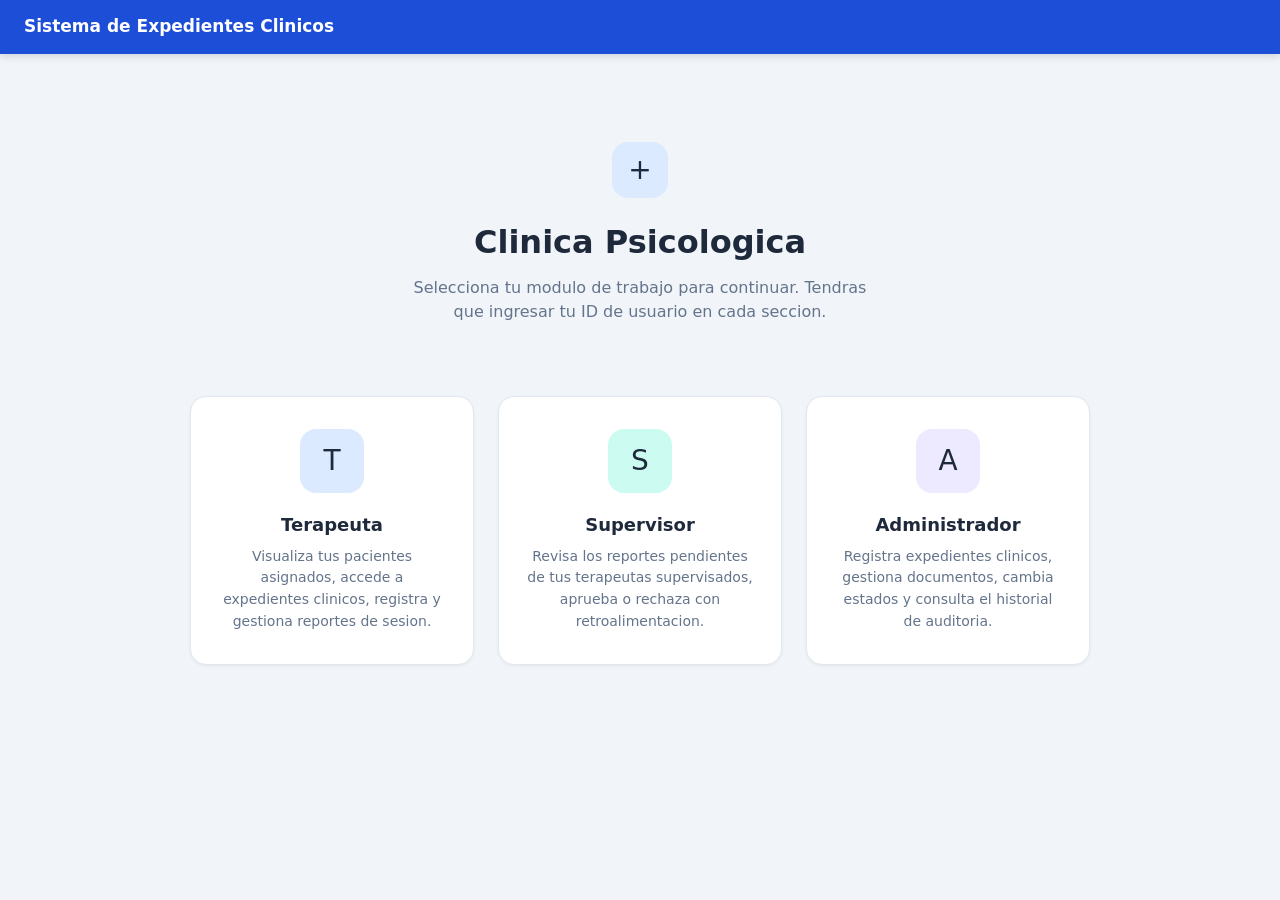
==== frontend/index.html @ 2cc9b54e "Develop Develop" ====
<!DOCTYPE html>
<html lang="es">
<head>
  <meta charset="UTF-8" />
  <meta name="viewport" content="width=device-width, initial-scale=1.0" />
  <title>Sistema de Expedientes Clinicos</title>
  <link rel="stylesheet" href="css/styles.css" />
</head>
<body>

<div class="topbar">
  <div class="container">
    <div class="topbar-brand">
      <h1>Sistema de Expedientes Clinicos</h1>
    </div>
  </div>
</div>

<div class="page">
  <div class="container">
    <div class="home-hero">
      <div class="clinic-logo">+</div>
      <h1>Clinica Psicologica</h1>
      <p>Selecciona tu modulo de trabajo para continuar. Tendras que ingresar tu ID de usuario en cada seccion.</p>
    </div>

    <div class="role-cards">
      <a href="terapeuta.html" class="role-card">
        <div class="role-icon role-icon-blue">T</div>
        <h2>Terapeuta</h2>
        <p>Visualiza tus pacientes asignados, accede a expedientes clinicos, registra y gestiona reportes de sesion.</p>
      </a>

      <a href="supervisor.html" class="role-card">
        <div class="role-icon role-icon-teal">S</div>
        <h2>Supervisor</h2>
        <p>Revisa los reportes pendientes de tus terapeutas supervisados, aprueba o rechaza con retroalimentacion.</p>
      </a>

      <a href="administrador.html" class="role-card">
        <div class="role-icon role-icon-violet">A</div>
        <h2>Administrador</h2>
        <p>Registra expedientes clinicos, gestiona documentos, cambia estados y consulta el historial de auditoria.</p>
      </a>
    </div>
  </div>
</div>

</body>
</html>
---- frontend/css/styles.css ----
/* ===== RESET & BASE ===== */
*, *::before, *::after { box-sizing: border-box; margin: 0; padding: 0; }

body {
  font-family: 'Segoe UI', system-ui, -apple-system, sans-serif;
  background: #F1F5F9;
  color: #1E293B;
  min-height: 100vh;
  font-size: 15px;
  line-height: 1.5;
}

/* ===== LAYOUT ===== */
.container { max-width: 1280px; margin: 0 auto; padding: 0 1.5rem; }

/* ===== TOPBAR ===== */
.topbar {
  background: #1D4ED8;
  color: white;
  padding: 0.875rem 0;
  box-shadow: 0 2px 8px rgba(0,0,0,0.15);
  position: sticky;
  top: 0;
  z-index: 100;
}
.topbar .container { display: flex; align-items: center; justify-content: space-between; gap: 1rem; }
.topbar-brand { display: flex; align-items: center; gap: 0.625rem; }
.topbar-brand h1 { font-size: 1.0625rem; font-weight: 600; }
.topbar-brand .role-tag {
  background: rgba(255,255,255,0.18);
  font-size: 0.75rem;
  font-weight: 600;
  padding: 0.2em 0.65em;
  border-radius: 20px;
  letter-spacing: 0.04em;
}
.topbar a { color: #BFDBFE; text-decoration: none; font-size: 0.8125rem; font-weight: 500; }
.topbar a:hover { color: white; text-decoration: underline; }

/* ===== USER BAR ===== */
.user-bar {
  background: white;
  border-bottom: 1px solid #E2E8F0;
  padding: 0.625rem 0;
}
.user-bar .container {
  display: flex;
  align-items: center;
  gap: 0.875rem;
  flex-wrap: wrap;
}
.user-bar label { font-size: 0.8125rem; font-weight: 600; color: #64748B; white-space: nowrap; }
.user-bar input[type="number"] {
  width: 110px;
  padding: 0.35rem 0.625rem;
  border: 1px solid #CBD5E1;
  border-radius: 6px;
  font-size: 0.8125rem;
}
.user-bar input[type="number"]:focus { outline: none; border-color: #2563EB; box-shadow: 0 0 0 2px rgba(37,99,235,0.15); }

/* ===== PAGE CONTENT ===== */
.page { padding: 1.5rem 0 3rem; }

/* ===== CARDS ===== */
.card {
  background: white;
  border-radius: 12px;
  box-shadow: 0 1px 4px rgba(0,0,0,0.07);
  border: 1px solid #E2E8F0;
}
.card-header {
  padding: 1rem 1.25rem;
  border-bottom: 1px solid #F1F5F9;
  display: flex;
  align-items: center;
  justify-content: space-between;
  gap: 0.75rem;
}
.card-header h2 { font-size: 0.9375rem; font-weight: 600; color: #1E293B; }
.card-body { padding: 1.25rem; }
.card-body + .card-body { padding-top: 0; }

/* ===== SPLIT LAYOUT ===== */
.layout-split {
  display: grid;
  grid-template-columns: 300px 1fr;
  gap: 1.25rem;
  align-items: start;
}

/* ===== BADGES ===== */
.badge {
  display: inline-flex;
  align-items: center;
  padding: 0.2em 0.7em;
  font-size: 0.6875rem;
  font-weight: 700;
  border-radius: 4px;
  text-transform: uppercase;
  letter-spacing: 0.05em;
}
.badge-creado    { background: #F1F5F9; color: #64748B; }
.badge-pendiente { background: #FEF3C7; color: #92400E; }
.badge-aprobado  { background: #D1FAE5; color: #065F46; }
.badge-rechazado { background: #FEE2E2; color: #991B1B; }
.badge-activo    { background: #D1FAE5; color: #065F46; }
.badge-archivado { background: #F1F5F9; color: #64748B; }
.badge-permitido { background: #D1FAE5; color: #065F46; }
.badge-denegado  { background: #FEE2E2; color: #991B1B; }

/* ===== BUTTONS ===== */
.btn {
  display: inline-flex;
  align-items: center;
  justify-content: center;
  gap: 0.375rem;
  padding: 0.5rem 1.125rem;
  border-radius: 8px;
  font-size: 0.875rem;
  font-weight: 500;
  cursor: pointer;
  border: none;
  transition: background 0.15s, box-shadow 0.15s, opacity 0.15s;
  text-decoration: none;
  white-space: nowrap;
}
.btn:disabled { opacity: 0.5; cursor: not-allowed; }
.btn-primary   { background: #2563EB; color: white; }
.btn-primary:hover:not(:disabled)   { background: #1D4ED8; }
.btn-secondary { background: #F1F5F9; color: #374151; border: 1px solid #E2E8F0; }
.btn-secondary:hover:not(:disabled) { background: #E2E8F0; }
.btn-success   { background: #16A34A; color: white; }
.btn-success:hover:not(:disabled)   { background: #15803D; }
.btn-danger    { background: #DC2626; color: white; }
.btn-danger:hover:not(:disabled)    { background: #B91C1C; }
.btn-warning   { background: #D97706; color: white; }
.btn-warning:hover:not(:disabled)   { background: #B45309; }
.btn-sm { padding: 0.35rem 0.75rem; font-size: 0.8125rem; border-radius: 6px; }
.btn-icon { padding: 0.4rem 0.5rem; }

/* ===== FORMS ===== */
.form-group { margin-bottom: 1rem; }
.form-group:last-child { margin-bottom: 0; }
.form-group label {
  display: block;
  font-size: 0.8125rem;
  font-weight: 600;
  color: #374151;
  margin-bottom: 0.35rem;
}
.form-group input,
.form-group textarea,
.form-group select {
  width: 100%;
  padding: 0.5rem 0.75rem;
  border: 1px solid #CBD5E1;
  border-radius: 8px;
  font-size: 0.875rem;
  font-family: inherit;
  color: #1E293B;
  background: white;
  transition: border-color 0.15s, box-shadow 0.15s;
}
.form-group input:focus,
.form-group textarea:focus,
.form-group select:focus {
  outline: none;
  border-color: #2563EB;
  box-shadow: 0 0 0 3px rgba(37,99,235,0.12);
}
.form-group textarea { resize: vertical; min-height: 90px; }
.form-hint { font-size: 0.75rem; color: #94A3B8; margin-top: 0.25rem; }
.form-row { display: grid; grid-template-columns: 1fr 1fr; gap: 1rem; }

/* ===== TABLES ===== */
.table-wrap { overflow-x: auto; }
table { width: 100%; border-collapse: collapse; font-size: 0.875rem; }
thead { background: #F8FAFC; }
th {
  padding: 0.7rem 1rem;
  text-align: left;
  font-weight: 700;
  color: #64748B;
  border-bottom: 2px solid #E2E8F0;
  font-size: 0.75rem;
  text-transform: uppercase;
  letter-spacing: 0.05em;
  white-space: nowrap;
}
td { padding: 0.7rem 1rem; border-bottom: 1px solid #F1F5F9; color: #374151; }
tr:last-child td { border-bottom: none; }
tr.clickable { cursor: pointer; }
tr.clickable:hover td { background: #F8FAFC; }
tr.row-selected td { background: #EFF6FF !important; }

/* ===== INFO GRID ===== */
.info-grid { display: grid; grid-template-columns: repeat(auto-fit, minmax(180px, 1fr)); gap: 1rem; }
.info-item .label {
  font-size: 0.7rem;
  font-weight: 700;
  text-transform: uppercase;
  letter-spacing: 0.06em;
  color: #94A3B8;
  margin-bottom: 0.2rem;
}
.info-item .value { font-size: 0.9375rem; color: #1E293B; }

/* ===== PATIENT LIST ===== */
.patient-item {
  padding: 0.875rem 1rem;
  border-bottom: 1px solid #F1F5F9;
  cursor: pointer;
  display: flex;
  align-items: center;
  gap: 0.75rem;
  transition: background 0.1s;
}
.patient-item:last-child { border-bottom: none; }
.patient-item:hover { background: #F8FAFC; }
.patient-item.active { background: #EFF6FF; }
.patient-avatar {
  width: 2.25rem;
  height: 2.25rem;
  border-radius: 50%;
  background: #DBEAFE;
  color: #1D4ED8;
  display: flex;
  align-items: center;
  justify-content: center;
  font-weight: 700;
  font-size: 0.875rem;
  flex-shrink: 0;
}
.patient-info { flex: 1; min-width: 0; }
.patient-name {
  font-size: 0.875rem;
  font-weight: 600;
  color: #1E293B;
  white-space: nowrap;
  overflow: hidden;
  text-overflow: ellipsis;
}
.patient-meta { font-size: 0.75rem; color: #94A3B8; }

/* ===== DOCUMENT ITEMS ===== */
.doc-item {
  display: flex;
  align-items: center;
  gap: 0.75rem;
  padding: 0.75rem;
  border-radius: 8px;
  background: #F8FAFC;
  border: 1px solid #E2E8F0;
  margin-bottom: 0.5rem;
}
.doc-item:last-child { margin-bottom: 0; }
.doc-icon {
  width: 2rem;
  height: 2rem;
  background: #DBEAFE;
  border-radius: 6px;
  display: flex;
  align-items: center;
  justify-content: center;
  color: #2563EB;
  font-weight: 700;
  font-size: 0.75rem;
  flex-shrink: 0;
}
.doc-icon.missing { background: #F1F5F9; color: #94A3B8; }
.doc-info .doc-name { font-size: 0.875rem; font-weight: 600; color: #1E293B; }
.doc-info .doc-sub { font-size: 0.75rem; color: #94A3B8; }

/* ===== TABS ===== */
.tabs {
  display: flex;
  border-bottom: 2px solid #E2E8F0;
  margin-bottom: 1.5rem;
  gap: 0;
}
.tab {
  padding: 0.75rem 1.375rem;
  font-size: 0.875rem;
  font-weight: 600;
  color: #64748B;
  cursor: pointer;
  border-bottom: 2px solid transparent;
  margin-bottom: -2px;
  transition: color 0.15s, border-color 0.15s;
  background: none;
  border-top: none;
  border-left: none;
  border-right: none;
  font-family: inherit;
}
.tab.active { color: #2563EB; border-bottom-color: #2563EB; }
.tab:hover:not(.active) { color: #374151; background: #F8FAFC; }
.tab-content { display: none; }
.tab-content.active { display: block; }

/* ===== MODAL ===== */
.modal-overlay {
  display: none;
  position: fixed;
  inset: 0;
  background: rgba(15, 23, 42, 0.45);
  z-index: 1000;
  align-items: center;
  justify-content: center;
  padding: 1rem;
}
.modal-overlay.open { display: flex; }
.modal {
  background: white;
  border-radius: 16px;
  box-shadow: 0 24px 60px rgba(0,0,0,0.2);
  width: 100%;
  max-width: 560px;
  max-height: 90vh;
  overflow-y: auto;
  animation: modalIn 0.2s ease;
}
@keyframes modalIn {
  from { transform: scale(0.95) translateY(8px); opacity: 0; }
  to   { transform: scale(1) translateY(0); opacity: 1; }
}
.modal-header {
  padding: 1.25rem 1.5rem;
  border-bottom: 1px solid #E2E8F0;
  display: flex;
  align-items: center;
  justify-content: space-between;
  gap: 1rem;
  position: sticky;
  top: 0;
  background: white;
  z-index: 1;
}
.modal-header h3 { font-size: 1rem; font-weight: 700; }
.modal-body { padding: 1.5rem; }
.modal-footer {
  padding: 1rem 1.5rem;
  border-top: 1px solid #E2E8F0;
  display: flex;
  justify-content: flex-end;
  gap: 0.75rem;
}
.btn-close {
  background: none;
  border: none;
  cursor: pointer;
  color: #94A3B8;
  font-size: 1.375rem;
  line-height: 1;
  padding: 0.2rem 0.4rem;
  border-radius: 4px;
  transition: color 0.15s, background 0.15s;
}
.btn-close:hover { color: #1E293B; background: #F1F5F9; }

/* ===== TOASTS ===== */
.toast-container {
  position: fixed;
  bottom: 1.5rem;
  right: 1.5rem;
  z-index: 9999;
  display: flex;
  flex-direction: column;
  gap: 0.5rem;
  max-width: 380px;
}
.toast {
  display: flex;
  align-items: flex-start;
  gap: 0.75rem;
  padding: 0.875rem 1.125rem;
  border-radius: 10px;
  box-shadow: 0 4px 16px rgba(0,0,0,0.14);
  font-size: 0.875rem;
  font-weight: 500;
  animation: toastIn 0.25s ease;
}
@keyframes toastIn {
  from { transform: translateX(100%); opacity: 0; }
  to   { transform: translateX(0); opacity: 1; }
}
.toast-success { background: #ECFDF5; color: #065F46; border-left: 4px solid #16A34A; }
.toast-error   { background: #FEF2F2; color: #991B1B; border-left: 4px solid #DC2626; }
.toast-info    { background: #EFF6FF; color: #1E40AF; border-left: 4px solid #2563EB; }

/* ===== EMPTY STATE ===== */
.empty-state {
  text-align: center;
  padding: 3rem 1.5rem;
  color: #94A3B8;
}
.empty-state .empty-icon { font-size: 2.25rem; margin-bottom: 0.75rem; }
.empty-state p { font-size: 0.9375rem; }

/* ===== LOADING ===== */
.spinner {
  display: inline-block;
  width: 1em;
  height: 1em;
  border: 2px solid currentColor;
  border-right-color: transparent;
  border-radius: 50%;
  animation: spin 0.65s linear infinite;
  vertical-align: middle;
}
@keyframes spin { to { transform: rotate(360deg); } }

/* ===== SECTION TITLE ===== */
.section-title {
  font-size: 0.75rem;
  font-weight: 700;
  text-transform: uppercase;
  letter-spacing: 0.07em;
  color: #94A3B8;
  margin-bottom: 0.75rem;
}

/* ===== FILTERS ===== */
.filters {
  display: flex;
  gap: 0.75rem;
  align-items: flex-end;
  flex-wrap: wrap;
  margin-bottom: 1.25rem;
}
.filters .form-group { margin-bottom: 0; }
.filters .form-group label { font-size: 0.75rem; }
.filters .form-group input,
.filters .form-group select { width: auto; min-width: 130px; }

/* ===== ALERTS ===== */
.alert { padding: 0.875rem 1rem; border-radius: 8px; font-size: 0.875rem; margin-bottom: 1rem; }
.alert-error   { background: #FEF2F2; color: #991B1B; border: 1px solid #FECACA; }
.alert-success { background: #ECFDF5; color: #065F46; border: 1px solid #A7F3D0; }
.alert-info    { background: #EFF6FF; color: #1E40AF; border: 1px solid #BFDBFE; }

/* ===== HOME PAGE ===== */
.home-hero {
  text-align: center;
  padding: 4rem 1.5rem 2.5rem;
}
.home-hero .clinic-logo {
  width: 3.5rem;
  height: 3.5rem;
  background: #DBEAFE;
  border-radius: 16px;
  display: flex;
  align-items: center;
  justify-content: center;
  margin: 0 auto 1.25rem;
  font-size: 1.75rem;
}
.home-hero h1 { font-size: 2rem; font-weight: 800; color: #1E293B; margin-bottom: 0.625rem; }
.home-hero p { color: #64748B; font-size: 1rem; max-width: 480px; margin: 0 auto; }

.role-cards {
  display: grid;
  grid-template-columns: repeat(auto-fit, minmax(260px, 1fr));
  gap: 1.5rem;
  max-width: 900px;
  margin: 2rem auto 0;
}
.role-card {
  background: white;
  border-radius: 16px;
  border: 1px solid #E2E8F0;
  padding: 2rem 1.75rem;
  text-align: center;
  text-decoration: none;
  color: inherit;
  transition: transform 0.2s, box-shadow 0.2s, border-color 0.2s;
  box-shadow: 0 1px 3px rgba(0,0,0,0.06);
  cursor: pointer;
}
.role-card:hover {
  transform: translateY(-3px);
  box-shadow: 0 8px 24px rgba(0,0,0,0.1);
  border-color: #93C5FD;
}
.role-icon {
  width: 4rem;
  height: 4rem;
  border-radius: 16px;
  display: flex;
  align-items: center;
  justify-content: center;
  margin: 0 auto 1.125rem;
  font-size: 1.75rem;
}
.role-icon-blue   { background: #DBEAFE; }
.role-icon-teal   { background: #CCFBF1; }
.role-icon-violet { background: #EDE9FE; }
.role-card h2 { font-size: 1.125rem; font-weight: 700; margin-bottom: 0.5rem; color: #1E293B; }
.role-card p { font-size: 0.875rem; color: #64748B; line-height: 1.55; }

/* ===== ACTION BAR ===== */
.action-bar {
  display: flex;
  gap: 0.75rem;
  flex-wrap: wrap;
  padding-top: 1rem;
  margin-top: 1rem;
  border-top: 1px solid #F1F5F9;
}

/* ===== REPORT DETAIL ===== */
.report-section { margin-bottom: 1.5rem; }
.report-section:last-child { margin-bottom: 0; }
.report-text-block {
  background: #F8FAFC;
  border: 1px solid #E2E8F0;
  border-radius: 8px;
  padding: 0.875rem 1rem;
  font-size: 0.9rem;
  color: #374151;
  white-space: pre-wrap;
  line-height: 1.6;
}

/* ===== RESPONSIVE ===== */
@media (max-width: 900px) {
  .layout-split { grid-template-columns: 1fr; }
}
@media (max-width: 600px) {
  .form-row { grid-template-columns: 1fr; }
  .filters { flex-direction: column; align-items: stretch; }
  .filters .form-group input,
  .filters .form-group select { width: 100%; min-width: auto; }
  .role-cards { grid-template-columns: 1fr; }
  .home-hero h1 { font-size: 1.625rem; }
}

/* ===== REQUIRED MARK ===== */
.req { color: #DC2626; }

/* ===== FORM VALIDATION STATES ===== */
.form-group.has-error > input,
.form-group.has-error > textarea,
.form-group.has-error > select {
  border-color: #DC2626;
  box-shadow: 0 0 0 3px rgba(220, 38, 38, 0.1);
}
.form-error { font-size: 0.75rem; color: #DC2626; margin-top: 0.3rem; }

/* ===== CHARACTER COUNTER ===== */
.char-count {
  font-size: 0.75rem;
  color: #94A3B8;
  text-align: right;
  margin-top: 0.25rem;
  transition: color 0.15s;
}

/* ===== CARD SECTION ===== */
.card-section { padding: 1.25rem; border-top: 1px solid #F1F5F9; }

/* ===== EXPEDIENTE ID PIN BAR ===== */
.id-pin-bar {
  background: #EFF6FF;
  border: 1.5px solid #BFDBFE;
  border-radius: 10px;
  padding: 0.875rem 1.25rem;
  display: flex;
  align-items: center;
  gap: 1rem;
  flex-wrap: wrap;
}
.id-pin-bar > label {
  font-size: 0.875rem;
  font-weight: 700;
  color: #1E40AF;
  white-space: nowrap;
}
.id-pin-bar > input {
  width: 130px;
  padding: 0.4rem 0.75rem;
  border: 1px solid #93C5FD;
  border-radius: 6px;
  font-size: 0.875rem;
  background: white;
  color: #1E293B;
  font-family: inherit;
}
.id-pin-bar > input:focus {
  outline: none;
  border-color: #2563EB;
  box-shadow: 0 0 0 2px rgba(37, 99, 235, 0.15);
}
.id-pin-note { font-size: 0.75rem; color: #60A5FA; }

/* ===== SECTION TITLE (override: añade línea separadora) ===== */
.section-title {
  font-size: 0.6875rem;
  font-weight: 700;
  text-transform: uppercase;
  letter-spacing: 0.08em;
  color: #64748B;
  margin-bottom: 1rem;
  display: flex;
  align-items: center;
  gap: 0.625rem;
}
.section-title::after {
  content: '';
  flex: 1;
  height: 1px;
  background: #E2E8F0;
}

/* ===== INLINE CONFIRM ===== */
.inline-confirm {
  display: none;
  align-items: center;
  gap: 0.75rem;
  padding: 0.75rem 1rem;
  background: #FEF3C7;
  border: 1px solid #FDE68A;
  border-radius: 8px;
  font-size: 0.875rem;
  color: #92400E;
  margin-top: 0.75rem;
}
.inline-confirm.show { display: flex; flex-wrap: wrap; }
.inline-confirm > p { flex: 1; min-width: 0; margin: 0; font-weight: 500; }
.inline-confirm-btns { display: flex; gap: 0.5rem; flex-shrink: 0; }

/* ===== FILTER RESET BUTTON ===== */
.filter-reset {
  font-size: 0.8125rem;
  color: #64748B;
  background: none;
  border: none;
  cursor: pointer;
  padding: 0.35rem 0.625rem;
  border-radius: 6px;
  font-family: inherit;
  transition: color 0.1s, background 0.1s;
}
.filter-reset:hover { color: #1E293B; background: #F1F5F9; text-decoration: underline; }

/* ===== EMPTY STATE (override: soporte SVG + texto) ===== */
.empty-state .empty-icon {
  font-size: 2.25rem;
  margin-bottom: 0.875rem;
  display: flex;
  justify-content: center;
  align-items: center;
  color: #CBD5E1;
}
.empty-state p { font-size: 0.9375rem; }
.empty-state strong { color: #64748B; }

/* ===== AUTOCOMPLETE ===== */
.autocomplete-wrap { position: relative; }
.autocomplete-list {
  position: absolute;
  top: 100%;
  left: 0;
  right: 0;
  background: white;
  border: 1px solid #E2E8F0;
  border-top: none;
  border-radius: 0 0 8px 8px;
  box-shadow: 0 6px 18px rgba(0, 0, 0, 0.1);
  z-index: 300;
  max-height: 220px;
  overflow-y: auto;
  display: none;
}
.autocomplete-list.open { display: block; }
.autocomplete-item {
  padding: 0.5rem 0.875rem;
  cursor: pointer;
  font-size: 0.875rem;
  color: #1E293B;
  transition: background 0.08s;
}
.autocomplete-item:hover,
.autocomplete-item.highlighted { background: #EFF6FF; color: #1D4ED8; }

/* ===== SEARCH BAR (barra de búsqueda dentro de card) ===== */
.search-bar { padding: 0.5rem 1rem; border-bottom: 1px solid #F1F5F9; }
.search-bar input {
  width: 100%;
  padding: 0.4rem 0.75rem;
  border: 1px solid #E2E8F0;
  border-radius: 6px;
  font-size: 0.8125rem;
  font-family: inherit;
  color: #1E293B;
  background: #FAFAFA;
  transition: border-color 0.15s, box-shadow 0.15s, background 0.15s;
}
.search-bar input:focus {
  outline: none;
  border-color: #2563EB;
  background: white;
  box-shadow: 0 0 0 2px rgba(37, 99, 235, 0.12);
}

/* ===== USER ID SAVED FEEDBACK ===== */
.user-bar input[type="number"]:not(:placeholder-shown) {
  border-color: #86EFAC;
  background: #F0FDF4;
}

/* ===== SMALL MODAL ===== */
.modal-overlay.modal-sm .modal { max-width: 420px; }

/* ===== SECTION STEP NUMBER ===== */
.section-step {
  display: inline-flex;
  align-items: center;
  justify-content: center;
  width: 1.125rem;
  height: 1.125rem;
  background: #DBEAFE;
  color: #1D4ED8;
  border-radius: 50%;
  font-size: 0.6rem;
  font-weight: 700;
  flex-shrink: 0;
}

/* ===== LEAD TEXT ===== */
.lead-text {
  font-size: 0.875rem;
  color: #64748B;
  margin-bottom: 1.25rem;
  line-height: 1.55;
}

/* ===== STEP LIST ===== */
.step-list {
  text-align: left;
  font-size: 0.875rem;
  color: #64748B;
  line-height: 2;
  padding-left: 1.25rem;
  margin-top: 0.5rem;
}
.step-list li { padding-left: 0.25rem; }
.step-list strong { color: #374151; }

/* ===== STATUS BANNER ===== */
.status-banner {
  padding: 0.625rem 1.25rem;
  font-size: 0.8125rem;
  font-weight: 500;
  display: none;
  align-items: center;
  gap: 0.5rem;
}
.status-banner.sb-loading { display: flex; background: #EFF6FF; color: #1E40AF; border-top: 1px solid #BFDBFE; }
.status-banner.sb-success { display: flex; background: #ECFDF5; color: #065F46; border-top: 1px solid #A7F3D0; }
.status-banner.sb-error   { display: flex; background: #FEF2F2; color: #991B1B; border-top: 1px solid #FECACA; }

/* ===== STATS GRID ===== */
.stats-grid {
  display: grid;
  grid-template-columns: repeat(auto-fit, minmax(70px, 1fr));
  border-bottom: 1px solid #F1F5F9;
}
.stat-item {
  padding: 0.75rem 1rem;
  text-align: center;
  border-right: 1px solid #F1F5F9;
}
.stat-item:last-child { border-right: none; }
.stat-value { font-size: 1.375rem; font-weight: 700; color: #1E293B; line-height: 1.2; }
.stat-label { font-size: 0.6875rem; color: #94A3B8; text-transform: uppercase; letter-spacing: 0.05em; margin-top: 0.1rem; }

/* ===== MODAL STATUS LINE ===== */
.modal-status-line {
  font-size: 0.8125rem;
  font-weight: 500;
  padding: 0.5rem 0.75rem;
  border-radius: 6px;
  flex: 1;
  align-self: center;
  display: none;
}
.modal-status-line.msl-loading { display: block; background: #EFF6FF; color: #1E40AF; }
.modal-status-line.msl-success { display: block; background: #ECFDF5; color: #065F46; }
.modal-status-line.msl-error   { display: block; background: #FEF2F2; color: #991B1B; }
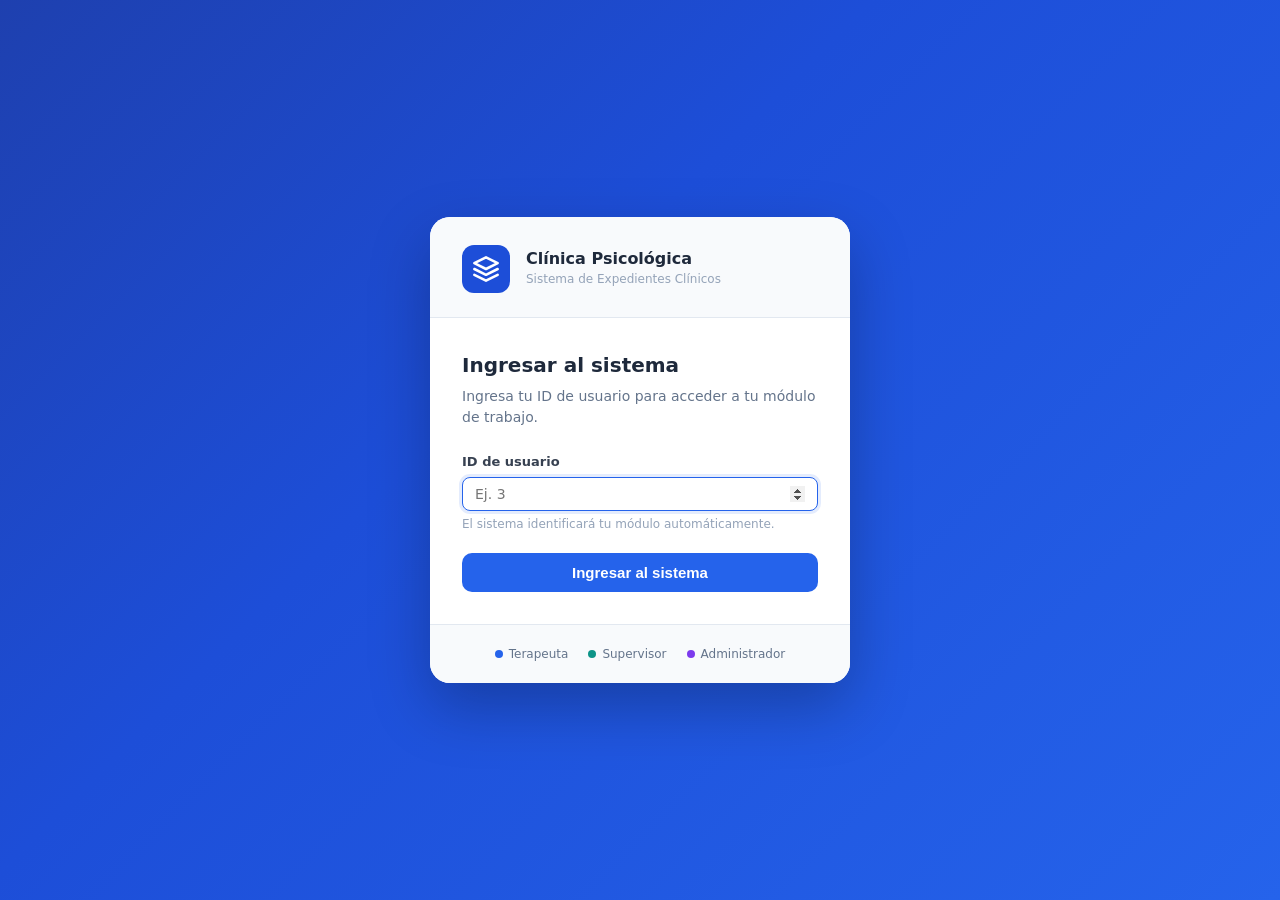
==== commit 8e34b7c0: "feat(frontend): actualización de las interfaces de usuario" ====
--- a/frontend/index.html
+++ b/frontend/index.html
@@ -3,48 +3,77 @@
 <head>
   <meta charset="UTF-8" />
   <meta name="viewport" content="width=device-width, initial-scale=1.0" />
-  <title>Sistema de Expedientes Clinicos</title>
+  <title>Ingresar — Expedientes Clínicos</title>
   <link rel="stylesheet" href="css/styles.css" />
 </head>
-<body>
+<body class="login-body">
 
-<div class="topbar">
-  <div class="container">
-    <div class="topbar-brand">
-      <h1>Sistema de Expedientes Clinicos</h1>
+<div class="login-page">
+
+  <div class="login-card">
+
+    <div class="login-brand">
+      <div class="login-logo">
+        <svg width="28" height="28" viewBox="0 0 24 24" fill="none" stroke="currentColor" stroke-width="2.2" stroke-linecap="round" stroke-linejoin="round" aria-hidden="true">
+          <path d="M12 2L2 7l10 5 10-5-10-5z"/><path d="M2 17l10 5 10-5"/><path d="M2 12l10 5 10-5"/>
+        </svg>
+      </div>
+      <div>
+        <div class="login-clinic-name">Clínica Psicológica</div>
+        <div class="login-system-name">Sistema de Expedientes Clínicos</div>
+      </div>
     </div>
+
+    <div class="login-divider"></div>
+
+    <div class="login-body-inner">
+      <h2 class="login-title">Ingresar al sistema</h2>
+      <p class="login-subtitle">Ingresa tu ID de usuario para acceder a tu módulo de trabajo.</p>
+
+      <form id="loginForm" novalidate>
+        <div class="form-group" style="margin-bottom:1.25rem;">
+          <label for="loginId">ID de usuario</label>
+          <input
+            type="number"
+            id="loginId"
+            placeholder="Ej. 3"
+            min="1"
+            autocomplete="off"
+            autofocus
+            required
+          />
+          <div class="form-hint">El sistema identificará tu módulo automáticamente.</div>
+        </div>
+
+        <div id="loginError" class="alert alert-error hidden" role="alert"></div>
+
+        <button type="submit" class="btn btn-primary login-btn" id="btnLogin">
+          Ingresar al sistema
+        </button>
+      </form>
+    </div>
+
+    <div class="login-footer">
+      <div class="login-role-icons">
+        <div class="login-role-chip">
+          <span class="login-role-dot login-role-dot-blue"></span>Terapeuta
+        </div>
+        <div class="login-role-chip">
+          <span class="login-role-dot login-role-dot-teal"></span>Supervisor
+        </div>
+        <div class="login-role-chip">
+          <span class="login-role-dot login-role-dot-violet"></span>Administrador
+        </div>
+      </div>
+    </div>
+
   </div>
+
 </div>
 
-<div class="page">
-  <div class="container">
-    <div class="home-hero">
-      <div class="clinic-logo">+</div>
-      <h1>Clinica Psicologica</h1>
-      <p>Selecciona tu modulo de trabajo para continuar. Tendras que ingresar tu ID de usuario en cada seccion.</p>
-    </div>
+<div class="toast-container" id="toastContainer"></div>
 
-    <div class="role-cards">
-      <a href="terapeuta.html" class="role-card">
-        <div class="role-icon role-icon-blue">T</div>
-        <h2>Terapeuta</h2>
-        <p>Visualiza tus pacientes asignados, accede a expedientes clinicos, registra y gestiona reportes de sesion.</p>
-      </a>
-
-      <a href="supervisor.html" class="role-card">
-        <div class="role-icon role-icon-teal">S</div>
-        <h2>Supervisor</h2>
-        <p>Revisa los reportes pendientes de tus terapeutas supervisados, aprueba o rechaza con retroalimentacion.</p>
-      </a>
-
-      <a href="administrador.html" class="role-card">
-        <div class="role-icon role-icon-violet">A</div>
-        <h2>Administrador</h2>
-        <p>Registra expedientes clinicos, gestiona documentos, cambia estados y consulta el historial de auditoria.</p>
-      </a>
-    </div>
-  </div>
-</div>
-
+<script src="js/api.js"></script>
+<script src="js/auth.js"></script>
 </body>
 </html>
--- a/frontend/css/styles.css
+++ b/frontend/css/styles.css
@@ -280,6 +280,9 @@
   gap: 0;
 }
 .tab {
+  display: inline-flex;
+  align-items: center;
+  gap: 0.375rem;
   padding: 0.75rem 1.375rem;
   font-size: 0.875rem;
   font-weight: 600;
@@ -789,3 +792,452 @@
 .modal-status-line.msl-loading { display: block; background: #EFF6FF; color: #1E40AF; }
 .modal-status-line.msl-success { display: block; background: #ECFDF5; color: #065F46; }
 .modal-status-line.msl-error   { display: block; background: #FEF2F2; color: #991B1B; }
+
+/* ===== EXPEDIENTE HEADER ===== */
+.exp-header-inner {
+  padding: 1rem 1.25rem;
+  display: flex;
+  align-items: center;
+  justify-content: space-between;
+  gap: 1rem;
+  flex-wrap: wrap;
+}
+.exp-patient-profile {
+  display: flex;
+  align-items: center;
+  gap: 1rem;
+}
+.exp-avatar {
+  width: 3rem;
+  height: 3rem;
+  border-radius: 50%;
+  background: #7C3AED;
+  color: white;
+  display: flex;
+  align-items: center;
+  justify-content: center;
+  font-size: 1.25rem;
+  font-weight: 700;
+  flex-shrink: 0;
+}
+.exp-patient-name { font-size: 1.0625rem; font-weight: 700; color: #1E293B; }
+.exp-id-badge {
+  display: inline-flex;
+  align-items: center;
+  padding: 0.15em 0.6em;
+  font-size: 0.6875rem;
+  font-weight: 600;
+  border-radius: 4px;
+  background: #EFF6FF;
+  color: #1D4ED8;
+  border: 1px solid #BFDBFE;
+}
+.exp-next-appt {
+  display: flex;
+  align-items: center;
+  gap: 0.375rem;
+  font-size: 0.8125rem;
+  color: #64748B;
+  background: #F8FAFC;
+  border: 1px solid #E2E8F0;
+  padding: 0.35rem 0.75rem;
+  border-radius: 6px;
+}
+
+/* ===== EXPEDIENTE TAB NAV ===== */
+.exp-tabs-nav {
+  display: flex;
+  align-items: stretch;
+  overflow-x: auto;
+  padding: 0 0.5rem;
+}
+.exp-tab {
+  display: flex;
+  align-items: center;
+  gap: 0.4rem;
+  padding: 0.8rem 1rem;
+  font-size: 0.875rem;
+  font-weight: 500;
+  color: #64748B;
+  cursor: pointer;
+  background: none;
+  border: none;
+  border-bottom: 2px solid transparent;
+  font-family: inherit;
+  white-space: nowrap;
+  transition: color 0.15s, border-color 0.15s, background 0.15s;
+}
+.exp-tab:hover:not(.active) { color: #374151; background: #F8FAFC; }
+.exp-tab.active { color: #2563EB; border-bottom-color: #2563EB; font-weight: 600; }
+
+/* ===== SECTION HEADERS IN TABS ===== */
+.exp-section-header {
+  padding: 1rem 1.25rem;
+}
+.exp-section-header h3 { font-size: 1rem; font-weight: 700; color: #1E293B; }
+.exp-section-header p  { font-size: 0.8125rem; color: #64748B; margin-top: 0.125rem; }
+.exp-section-header-row {
+  display: flex;
+  align-items: flex-start;
+  justify-content: space-between;
+  gap: 1rem;
+  flex-wrap: wrap;
+}
+
+/* ===== PATIENT PROFILE CARD (Mk1) ===== */
+.patient-profile-card {
+  display: flex;
+  align-items: center;
+  gap: 1.25rem;
+  padding: 1.25rem;
+  background: #F8FAFC;
+  border: 1px solid #E2E8F0;
+  border-radius: 10px;
+}
+.patient-profile-avatar {
+  width: 4rem;
+  height: 4rem;
+  border-radius: 50%;
+  background: #7C3AED;
+  color: white;
+  display: flex;
+  align-items: center;
+  justify-content: center;
+  font-size: 1.5rem;
+  font-weight: 700;
+  flex-shrink: 0;
+}
+.patient-profile-text h3 { font-size: 1.125rem; font-weight: 700; color: #1E293B; }
+
+/* ===== TWO COLUMN CARDS ===== */
+.two-col-cards { display: grid; grid-template-columns: 1fr 1fr; gap: 1rem; }
+@media (max-width: 700px) { .two-col-cards { grid-template-columns: 1fr; } }
+
+/* ===== SUB-CARD HEADER ===== */
+.sub-card-header { display: flex; align-items: center; gap: 0.75rem; }
+.sub-card-header h4 { font-size: 0.9375rem; font-weight: 600; color: #1E293B; }
+.sub-card-icon {
+  width: 2.25rem;
+  height: 2.25rem;
+  border-radius: 8px;
+  display: flex;
+  align-items: center;
+  justify-content: center;
+  flex-shrink: 0;
+}
+.sub-card-icon-blue   { background: #DBEAFE; color: #2563EB; }
+.sub-card-icon-purple { background: #EDE9FE; color: #7C3AED; }
+
+/* ===== STAT CARDS ===== */
+.stat-cards-grid { display: grid; gap: 0.75rem; }
+.stat-cards-3 { grid-template-columns: repeat(3, 1fr); }
+.stat-cards-4 { grid-template-columns: repeat(4, 1fr); }
+.stat-cards-5 { grid-template-columns: repeat(5, 1fr); }
+@media (max-width: 860px) {
+  .stat-cards-5 { grid-template-columns: repeat(3, 1fr); }
+  .stat-cards-4 { grid-template-columns: repeat(2, 1fr); }
+}
+@media (max-width: 520px) {
+  .stat-cards-3, .stat-cards-4, .stat-cards-5 { grid-template-columns: repeat(2, 1fr); }
+}
+.stat-card {
+  background: white;
+  border: 1px solid #E2E8F0;
+  border-radius: 10px;
+  padding: 0.875rem 1rem;
+}
+.stat-card-label {
+  font-size: 0.6875rem;
+  font-weight: 700;
+  text-transform: uppercase;
+  letter-spacing: 0.06em;
+  color: #94A3B8;
+  margin-bottom: 0.375rem;
+}
+.stat-card-value { font-size: 1.625rem; font-weight: 700; line-height: 1.1; color: #1E293B; }
+.stat-card-green  { background: #F0FDF4; border-color: #BBF7D0; }
+.stat-card-green  .stat-card-value { color: #16A34A; }
+.stat-card-green  .stat-card-label { color: #16A34A; opacity: 0.75; }
+.stat-card-yellow { background: #FFFBEB; border-color: #FDE68A; }
+.stat-card-yellow .stat-card-value { color: #D97706; }
+.stat-card-yellow .stat-card-label { color: #D97706; opacity: 0.75; }
+.stat-card-red    { background: #FEF2F2; border-color: #FECACA; }
+.stat-card-red    .stat-card-value { color: #DC2626; }
+.stat-card-red    .stat-card-label { color: #DC2626; opacity: 0.75; }
+.stat-card-blue   { background: #EFF6FF; border-color: #BFDBFE; }
+.stat-card-blue   .stat-card-value { color: #2563EB; }
+.stat-card-blue   .stat-card-label { color: #2563EB; opacity: 0.75; }
+
+/* ===== DOCUMENT CARDS (Mk3) ===== */
+.doc-card .doc-card-body {
+  padding: 1.25rem;
+  display: flex;
+  gap: 1rem;
+  align-items: flex-start;
+}
+.doc-card-left { flex-shrink: 0; }
+.doc-card-icon {
+  width: 2.75rem;
+  height: 2.75rem;
+  border-radius: 50%;
+  background: #D1FAE5;
+  color: #16A34A;
+  display: flex;
+  align-items: center;
+  justify-content: center;
+}
+.doc-card-icon-gray { background: #F1F5F9; color: #94A3B8; }
+.doc-card-content { flex: 1; min-width: 0; }
+.doc-card-top {
+  display: flex;
+  align-items: flex-start;
+  justify-content: space-between;
+  gap: 0.75rem;
+  margin-bottom: 0.75rem;
+}
+.doc-card-name { font-size: 0.9375rem; font-weight: 600; color: #1E293B; }
+.doc-card-desc { font-size: 0.8125rem; color: #64748B; margin-top: 0.125rem; }
+.doc-card-meta { display: flex; gap: 2rem; margin-bottom: 0.875rem; flex-wrap: wrap; }
+.doc-meta-item .label { margin-bottom: 0.2rem; }
+.doc-card-actions { display: flex; gap: 0.5rem; }
+
+/* ===== SESSION TABLE EXTRAS ===== */
+.session-num {
+  display: inline-flex;
+  align-items: center;
+  justify-content: center;
+  width: 1.75rem;
+  height: 1.75rem;
+  border-radius: 50%;
+  background: #EFF6FF;
+  color: #2563EB;
+  font-size: 0.75rem;
+  font-weight: 700;
+}
+.btn-icon-action {
+  width: 1.875rem;
+  height: 1.875rem;
+  display: inline-flex;
+  align-items: center;
+  justify-content: center;
+  border-radius: 6px;
+  background: none;
+  border: 1px solid #E2E8F0;
+  cursor: pointer;
+  color: #64748B;
+  transition: background 0.12s, color 0.12s, border-color 0.12s;
+}
+.btn-icon-action:hover { background: #EFF6FF; color: #2563EB; border-color: #BFDBFE; }
+.table-footer {
+  padding: 0.75rem 1rem;
+  font-size: 0.8125rem;
+  color: #94A3B8;
+  border-top: 1px solid #F1F5F9;
+}
+
+/* ===== TIMELINE (Mk2) ===== */
+.timeline-list { display: flex; flex-direction: column; }
+.timeline-item {
+  display: flex;
+  gap: 1rem;
+  padding: 1rem 0;
+  border-bottom: 1px solid #F1F5F9;
+}
+.timeline-item:last-child { border-bottom: none; }
+.timeline-dot {
+  width: 2.25rem;
+  height: 2.25rem;
+  border-radius: 50%;
+  background: #EFF6FF;
+  color: #2563EB;
+  display: flex;
+  align-items: center;
+  justify-content: center;
+  flex-shrink: 0;
+  margin-top: 0.125rem;
+}
+.timeline-content { flex: 1; min-width: 0; }
+.timeline-header {
+  display: flex;
+  align-items: center;
+  gap: 0.5rem;
+  margin-bottom: 0.3rem;
+  flex-wrap: wrap;
+}
+.timeline-title { font-size: 0.9375rem; font-weight: 600; color: #1E293B; }
+.timeline-meta {
+  font-size: 0.8125rem;
+  color: #64748B;
+  display: flex;
+  align-items: center;
+  gap: 0.5rem;
+  flex-wrap: wrap;
+  margin-bottom: 0.75rem;
+}
+.timeline-actions { display: flex; gap: 0.5rem; }
+
+/* ===== UTILITY ===== */
+.hidden { display: none !important; }
+
+/* ===== TOPBAR LOGO + USER ===== */
+.topbar-logo {
+  width: 1.75rem;
+  height: 1.75rem;
+  background: rgba(255,255,255,0.15);
+  border-radius: 6px;
+  display: flex;
+  align-items: center;
+  justify-content: center;
+  flex-shrink: 0;
+}
+.topbar-user {
+  display: flex;
+  align-items: center;
+  gap: 0.875rem;
+}
+.topbar-user-id {
+  font-size: 0.8125rem;
+  color: rgba(255,255,255,0.7);
+}
+.topbar-user-id strong {
+  color: white;
+  font-weight: 600;
+}
+.topbar-logout {
+  background: rgba(255,255,255,0.12);
+  border: 1px solid rgba(255,255,255,0.22);
+  color: white;
+  font-size: 0.8125rem;
+  font-weight: 500;
+  padding: 0.3rem 0.875rem;
+  border-radius: 6px;
+  cursor: pointer;
+  font-family: inherit;
+  transition: background 0.15s;
+}
+.topbar-logout:hover { background: rgba(255,255,255,0.22); }
+
+/* ===== LOGIN PAGE ===== */
+.login-body {
+  background: linear-gradient(135deg, #1E40AF 0%, #1D4ED8 40%, #2563EB 100%);
+  min-height: 100vh;
+  display: flex;
+  align-items: center;
+  justify-content: center;
+  padding: 1.5rem;
+}
+.login-page {
+  width: 100%;
+  max-width: 420px;
+}
+.login-card {
+  background: white;
+  border-radius: 20px;
+  box-shadow: 0 24px 60px rgba(0,0,0,0.25);
+  overflow: hidden;
+}
+.login-brand {
+  display: flex;
+  align-items: center;
+  gap: 1rem;
+  padding: 1.75rem 2rem 1.5rem;
+  background: #F8FAFC;
+  border-bottom: 1px solid #E2E8F0;
+}
+.login-logo {
+  width: 3rem;
+  height: 3rem;
+  background: #1D4ED8;
+  border-radius: 12px;
+  display: flex;
+  align-items: center;
+  justify-content: center;
+  color: white;
+  flex-shrink: 0;
+}
+.login-clinic-name {
+  font-size: 1rem;
+  font-weight: 700;
+  color: #1E293B;
+  line-height: 1.2;
+}
+.login-system-name {
+  font-size: 0.75rem;
+  color: #94A3B8;
+  margin-top: 0.125rem;
+}
+.login-divider { height: 0; }
+.login-body-inner { padding: 2rem; }
+.login-title {
+  font-size: 1.25rem;
+  font-weight: 700;
+  color: #1E293B;
+  margin-bottom: 0.375rem;
+}
+.login-subtitle {
+  font-size: 0.875rem;
+  color: #64748B;
+  margin-bottom: 1.5rem;
+  line-height: 1.5;
+}
+.login-btn {
+  width: 100%;
+  padding: 0.7rem 1.25rem;
+  font-size: 0.9375rem;
+  font-weight: 600;
+  border-radius: 10px;
+}
+.login-footer {
+  padding: 1.25rem 2rem;
+  background: #F8FAFC;
+  border-top: 1px solid #E2E8F0;
+}
+.login-role-icons {
+  display: flex;
+  justify-content: center;
+  gap: 1.25rem;
+  flex-wrap: wrap;
+}
+.login-role-chip {
+  display: flex;
+  align-items: center;
+  gap: 0.375rem;
+  font-size: 0.75rem;
+  color: #64748B;
+  font-weight: 500;
+}
+.login-role-dot {
+  width: 0.5rem;
+  height: 0.5rem;
+  border-radius: 50%;
+  flex-shrink: 0;
+}
+.login-role-dot-blue   { background: #2563EB; }
+.login-role-dot-teal   { background: #0D9488; }
+.login-role-dot-violet { background: #7C3AED; }
+@media (max-width: 480px) {
+  .login-body-inner { padding: 1.5rem; }
+  .login-brand { padding: 1.25rem 1.5rem; }
+  .login-footer { padding: 1rem 1.5rem; }
+  .topbar-user-id { display: none; }
+}
+
+/* ===== STAT CARD CLICKABLE + SELECTED ===== */
+.stat-card-clickable {
+  cursor: pointer;
+  transition: transform 0.12s, box-shadow 0.12s;
+  user-select: none;
+}
+.stat-card-clickable:hover { transform: translateY(-2px); box-shadow: 0 4px 12px rgba(0,0,0,0.09); }
+.stat-card.stat-card-selected {
+  box-shadow: 0 0 0 2.5px #2563EB !important;
+}
+.stat-card-green.stat-card-selected  { box-shadow: 0 0 0 2.5px #16A34A !important; }
+.stat-card-yellow.stat-card-selected { box-shadow: 0 0 0 2.5px #D97706 !important; }
+.stat-card-red.stat-card-selected    { box-shadow: 0 0 0 2.5px #DC2626 !important; }
+
+/* ===== PATIENT ITEM FULL-WIDTH ===== */
+.patient-item-full { border-bottom: 1px solid #F1F5F9; }
+.patient-item-full:last-child { border-bottom: none; }
+.patient-item-full:hover { background: #F8FAFC; }
+.patient-item-full.active { background: #EFF6FF; }
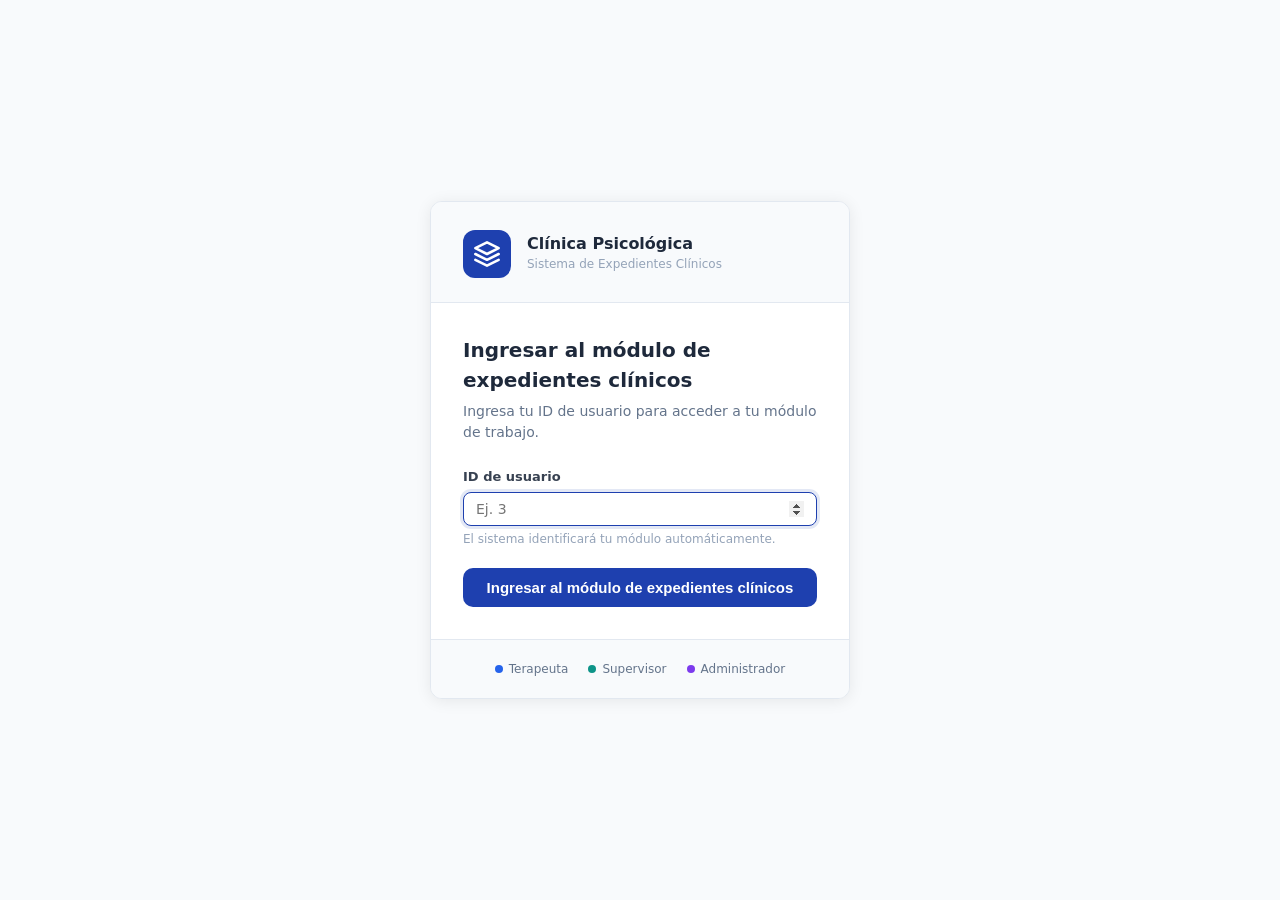
==== commit ac97a088: "feat: actualizaciones en la UI" ====
--- a/frontend/index.html
+++ b/frontend/index.html
@@ -5,6 +5,7 @@
   <meta name="viewport" content="width=device-width, initial-scale=1.0" />
   <title>Ingresar — Expedientes Clínicos</title>
   <link rel="stylesheet" href="css/styles.css" />
+  <link rel="stylesheet" href="https://cdnjs.cloudflare.com/ajax/libs/animate.css/4.1.1/animate.min.css" />
 </head>
 <body class="login-body">
 
@@ -27,7 +28,7 @@
     <div class="login-divider"></div>
 
     <div class="login-body-inner">
-      <h2 class="login-title">Ingresar al sistema</h2>
+      <h2 class="login-title">Ingresar al módulo de expedientes clínicos</h2>
       <p class="login-subtitle">Ingresa tu ID de usuario para acceder a tu módulo de trabajo.</p>
 
       <form id="loginForm" novalidate>
@@ -48,7 +49,7 @@
         <div id="loginError" class="alert alert-error hidden" role="alert"></div>
 
         <button type="submit" class="btn btn-primary login-btn" id="btnLogin">
-          Ingresar al sistema
+          Ingresar al módulo de expedientes clínicos
         </button>
       </form>
     </div>
--- a/frontend/css/styles.css
+++ b/frontend/css/styles.css
@@ -2,8 +2,8 @@
 *, *::before, *::after { box-sizing: border-box; margin: 0; padding: 0; }
 
 body {
-  font-family: 'Segoe UI', system-ui, -apple-system, sans-serif;
-  background: #F1F5F9;
+  font-family: 'Inter', 'Segoe UI', system-ui, -apple-system, sans-serif;
+  background: #f8fafc;
   color: #1E293B;
   min-height: 100vh;
   font-size: 15px;
@@ -15,15 +15,16 @@
 
 /* ===== TOPBAR ===== */
 .topbar {
-  background: #1D4ED8;
+  background: #1e40af;
   color: white;
-  padding: 0.875rem 0;
+  padding: 0;
+  min-height: 64px;
   box-shadow: 0 2px 8px rgba(0,0,0,0.15);
   position: sticky;
   top: 0;
   z-index: 100;
 }
-.topbar .container { display: flex; align-items: center; justify-content: space-between; gap: 1rem; }
+.topbar .container { display: flex; align-items: center; justify-content: space-between; gap: 1rem; min-height: 64px; }
 .topbar-brand { display: flex; align-items: center; gap: 0.625rem; }
 .topbar-brand h1 { font-size: 1.0625rem; font-weight: 600; }
 .topbar-brand .role-tag {
@@ -57,7 +58,7 @@
   border-radius: 6px;
   font-size: 0.8125rem;
 }
-.user-bar input[type="number"]:focus { outline: none; border-color: #2563EB; box-shadow: 0 0 0 2px rgba(37,99,235,0.15); }
+.user-bar input[type="number"]:focus { outline: none; border-color: #1e40af; box-shadow: 0 0 0 2px rgba(30,64,175,0.15); }
 
 /* ===== PAGE CONTENT ===== */
 .page { padding: 1.5rem 0 3rem; }
@@ -65,9 +66,9 @@
 /* ===== CARDS ===== */
 .card {
   background: white;
-  border-radius: 12px;
-  box-shadow: 0 1px 4px rgba(0,0,0,0.07);
-  border: 1px solid #E2E8F0;
+  border-radius: 8px;
+  box-shadow: 0 1px 3px rgba(0,0,0,0.05);
+  border: 1px solid #e2e8f0;
 }
 .card-header {
   padding: 1rem 1.25rem;
@@ -77,7 +78,7 @@
   justify-content: space-between;
   gap: 0.75rem;
 }
-.card-header h2 { font-size: 0.9375rem; font-weight: 600; color: #1E293B; }
+.card-header h2 { font-size: 1.125rem; font-weight: 600; color: #1E293B; }
 .card-body { padding: 1.25rem; }
 .card-body + .card-body { padding-top: 0; }
 
@@ -106,8 +107,8 @@
 .badge-rechazado { background: #FEE2E2; color: #991B1B; }
 .badge-activo    { background: #D1FAE5; color: #065F46; }
 .badge-archivado { background: #F1F5F9; color: #64748B; }
-.badge-permitido { background: #D1FAE5; color: #065F46; }
-.badge-denegado  { background: #FEE2E2; color: #991B1B; }
+.badge-permitido { background: #e6f4ea; color: #137333; border-radius: 12px; font-weight: 700; }
+.badge-denegado  { background: #fce8e6; color: #c5221f; border-radius: 12px; font-weight: 700; }
 
 /* ===== BUTTONS ===== */
 .btn {
@@ -126,8 +127,8 @@
   white-space: nowrap;
 }
 .btn:disabled { opacity: 0.5; cursor: not-allowed; }
-.btn-primary   { background: #2563EB; color: white; }
-.btn-primary:hover:not(:disabled)   { background: #1D4ED8; }
+.btn-primary   { background: #1e40af; color: white; }
+.btn-primary:hover:not(:disabled)   { background: #183598; }
 .btn-secondary { background: #F1F5F9; color: #374151; border: 1px solid #E2E8F0; }
 .btn-secondary:hover:not(:disabled) { background: #E2E8F0; }
 .btn-success   { background: #16A34A; color: white; }
@@ -136,7 +137,7 @@
 .btn-danger:hover:not(:disabled)    { background: #B91C1C; }
 .btn-warning   { background: #D97706; color: white; }
 .btn-warning:hover:not(:disabled)   { background: #B45309; }
-.btn-sm { padding: 0.35rem 0.75rem; font-size: 0.8125rem; border-radius: 6px; }
+.btn-sm { padding: 0.35rem 0.75rem; font-size: 0.8125rem; border-radius: 6px; height: 36px; }
 .btn-icon { padding: 0.4rem 0.5rem; }
 
 /* ===== FORMS ===== */
@@ -166,8 +167,8 @@
 .form-group textarea:focus,
 .form-group select:focus {
   outline: none;
-  border-color: #2563EB;
-  box-shadow: 0 0 0 3px rgba(37,99,235,0.12);
+  border-color: #1e40af;
+  box-shadow: 0 0 0 3px rgba(30,64,175,0.12);
 }
 .form-group textarea { resize: vertical; min-height: 90px; }
 .form-hint { font-size: 0.75rem; color: #94A3B8; margin-top: 0.25rem; }
@@ -175,20 +176,20 @@
 
 /* ===== TABLES ===== */
 .table-wrap { overflow-x: auto; }
-table { width: 100%; border-collapse: collapse; font-size: 0.875rem; }
+table { width: 100%; border-collapse: collapse; font-size: 0.8125rem; }
 thead { background: #F8FAFC; }
 th {
-  padding: 0.7rem 1rem;
+  padding: 10px 1rem;
   text-align: left;
-  font-weight: 700;
+  font-weight: 500;
   color: #64748B;
   border-bottom: 2px solid #E2E8F0;
-  font-size: 0.75rem;
+  font-size: 0.875rem;
   text-transform: uppercase;
   letter-spacing: 0.05em;
   white-space: nowrap;
 }
-td { padding: 0.7rem 1rem; border-bottom: 1px solid #F1F5F9; color: #374151; }
+td { padding: 10px 1rem; border-bottom: 1px solid #F1F5F9; color: #374151; font-size: 0.8125rem; }
 tr:last-child td { border-bottom: none; }
 tr.clickable { cursor: pointer; }
 tr.clickable:hover td { background: #F8FAFC; }
@@ -297,7 +298,7 @@
   border-right: none;
   font-family: inherit;
 }
-.tab.active { color: #2563EB; border-bottom-color: #2563EB; }
+.tab.active { color: #1e40af; border-bottom-color: #1e40af; }
 .tab:hover:not(.active) { color: #374151; background: #F8FAFC; }
 .tab-content { display: none; }
 .tab-content.active { display: block; }
@@ -325,9 +326,10 @@
   animation: modalIn 0.2s ease;
 }
 @keyframes modalIn {
-  from { transform: scale(0.95) translateY(8px); opacity: 0; }
-  to   { transform: scale(1) translateY(0); opacity: 1; }
-}
+  from { transform: scale(0.96) translateY(14px); opacity: 0; }
+  to   { transform: scale(1)    translateY(0);    opacity: 1; }
+}
+.modal { animation: modalIn 0.4s cubic-bezier(0.16, 1, 0.3, 1) both; }
 .modal-header {
   padding: 1.25rem 1.5rem;
   border-bottom: 1px solid #E2E8F0;
@@ -390,7 +392,7 @@
 }
 .toast-success { background: #ECFDF5; color: #065F46; border-left: 4px solid #16A34A; }
 .toast-error   { background: #FEF2F2; color: #991B1B; border-left: 4px solid #DC2626; }
-.toast-info    { background: #EFF6FF; color: #1E40AF; border-left: 4px solid #2563EB; }
+.toast-info    { background: #EFF6FF; color: #1e40af; border-left: 4px solid #1e40af; }
 
 /* ===== EMPTY STATE ===== */
 .empty-state {
@@ -435,7 +437,58 @@
 .filters .form-group { margin-bottom: 0; }
 .filters .form-group label { font-size: 0.75rem; }
 .filters .form-group input,
-.filters .form-group select { width: auto; min-width: 130px; }
+.filters .form-group select { width: auto; min-width: 130px; height: 36px; }
+
+/* ===== CUSTOM SELECT ===== */
+.custom-select-wrap { position: relative; display: inline-block; }
+.custom-select-trigger {
+  display: inline-flex;
+  align-items: center;
+  justify-content: space-between;
+  gap: 0.5rem;
+  background: #ffffff;
+  border: 1px solid #cbd5e1;
+  border-radius: 8px;
+  padding: 0 0.75rem;
+  height: 36px;
+  font-size: 0.8125rem;
+  font-family: inherit;
+  color: #1E293B;
+  cursor: pointer;
+  user-select: none;
+  transition: border-color 0.15s, box-shadow 0.15s;
+  white-space: nowrap;
+  min-width: 130px;
+}
+.custom-select-trigger:hover,
+.custom-select-trigger.open {
+  border-color: #2563eb;
+  box-shadow: 0 0 0 2px rgba(37,99,235,0.2);
+}
+.cst-arrow { flex-shrink: 0; color: #94A3B8; transition: transform 0.2s ease; display: flex; align-items: center; }
+.custom-select-trigger.open .cst-arrow { transform: rotate(180deg); }
+.custom-select-list {
+  position: absolute;
+  top: calc(100% + 4px);
+  left: 0;
+  min-width: 100%;
+  background: white;
+  border: 1px solid #e2e8f0;
+  border-radius: 8px;
+  box-shadow: 0 4px 16px rgba(0,0,0,0.1);
+  z-index: 200;
+  overflow: hidden;
+  list-style: none;
+  padding: 0.25rem 0;
+  opacity: 0;
+  transform: translateY(4px);
+  transition: opacity 0.2s ease-out, transform 0.2s ease-out;
+  pointer-events: none;
+}
+.custom-select-list.open { opacity: 1; transform: translateY(0); pointer-events: auto; }
+.custom-select-list li { padding: 0.5rem 0.75rem; font-size: 0.8125rem; color: #374151; cursor: pointer; transition: background 0.1s; white-space: nowrap; }
+.custom-select-list li:hover { background: #f1f5f9; }
+.custom-select-list li.selected { background: #eff6ff; color: #1e40af; font-weight: 600; }
 
 /* ===== ALERTS ===== */
 .alert { padding: 0.875rem 1rem; border-radius: 8px; font-size: 0.875rem; margin-bottom: 1rem; }
@@ -592,8 +645,8 @@
 }
 .id-pin-bar > input:focus {
   outline: none;
-  border-color: #2563EB;
-  box-shadow: 0 0 0 2px rgba(37, 99, 235, 0.15);
+  border-color: #1e40af;
+  box-shadow: 0 0 0 2px rgba(30, 64, 175, 0.15);
 }
 .id-pin-note { font-size: 0.75rem; color: #60A5FA; }
 
@@ -685,7 +738,7 @@
   transition: background 0.08s;
 }
 .autocomplete-item:hover,
-.autocomplete-item.highlighted { background: #EFF6FF; color: #1D4ED8; }
+.autocomplete-item.highlighted { background: #EFF6FF; color: #1e40af; }
 
 /* ===== SEARCH BAR (barra de búsqueda dentro de card) ===== */
 .search-bar { padding: 0.5rem 1rem; border-bottom: 1px solid #F1F5F9; }
@@ -702,9 +755,9 @@
 }
 .search-bar input:focus {
   outline: none;
-  border-color: #2563EB;
+  border-color: #1e40af;
   background: white;
-  box-shadow: 0 0 0 2px rgba(37, 99, 235, 0.12);
+  box-shadow: 0 0 0 2px rgba(30, 64, 175, 0.12);
 }
 
 /* ===== USER ID SAVED FEEDBACK ===== */
@@ -829,7 +882,7 @@
   font-weight: 600;
   border-radius: 4px;
   background: #EFF6FF;
-  color: #1D4ED8;
+  color: #1e40af;
   border: 1px solid #BFDBFE;
 }
 .exp-next-appt {
@@ -868,7 +921,7 @@
   transition: color 0.15s, border-color 0.15s, background 0.15s;
 }
 .exp-tab:hover:not(.active) { color: #374151; background: #F8FAFC; }
-.exp-tab.active { color: #2563EB; border-bottom-color: #2563EB; font-weight: 600; }
+.exp-tab.active { color: #1e40af; border-bottom-color: #1e40af; font-weight: 600; }
 
 /* ===== SECTION HEADERS IN TABS ===== */
 .exp-section-header {
@@ -1028,6 +1081,7 @@
   transition: background 0.12s, color 0.12s, border-color 0.12s;
 }
 .btn-icon-action:hover { background: #EFF6FF; color: #2563EB; border-color: #BFDBFE; }
+.btn-icon-enviar:hover { background: #EFF6FF !important; color: #2563eb !important; border-color: #BFDBFE !important; }
 .table-footer {
   padding: 0.75rem 1rem;
   font-size: 0.8125rem;
@@ -1079,6 +1133,14 @@
 /* ===== UTILITY ===== */
 .hidden { display: none !important; }
 
+/* ===== MICRO-ANIMACIONES (Animate.css overrides) ===== */
+:root { --animate-duration: 0.4s; }
+.tab-content.active { animation: tabFadeIn 0.4s ease both; }
+@keyframes tabFadeIn {
+  from { opacity: 0; transform: translateY(10px); }
+  to   { opacity: 1; transform: translateY(0); }
+}
+
 /* ===== TOPBAR LOGO + USER ===== */
 .topbar-logo {
   width: 1.75rem;
@@ -1104,22 +1166,28 @@
   font-weight: 600;
 }
 .topbar-logout {
-  background: rgba(255,255,255,0.12);
-  border: 1px solid rgba(255,255,255,0.22);
-  color: white;
-  font-size: 0.8125rem;
+  height: 36px;
+  padding: 0 1rem;
+  background: transparent;
+  border: 1px solid rgba(255,255,255,0.2);
+  border-radius: 6px;
+  color: rgba(255,255,255,0.8);
+  font-size: 0.875rem;
   font-weight: 500;
-  padding: 0.3rem 0.875rem;
-  border-radius: 6px;
   cursor: pointer;
   font-family: inherit;
-  transition: background 0.15s;
-}
-.topbar-logout:hover { background: rgba(255,255,255,0.22); }
+  white-space: nowrap;
+  transition: background 0.15s, border-color 0.15s, color 0.15s;
+}
+.topbar-logout:hover {
+  background: rgba(239,68,68,0.15);
+  border-color: #FCA5A5;
+  color: #FCA5A5;
+}
 
 /* ===== LOGIN PAGE ===== */
 .login-body {
-  background: linear-gradient(135deg, #1E40AF 0%, #1D4ED8 40%, #2563EB 100%);
+  background: #f8fafc;
   min-height: 100vh;
   display: flex;
   align-items: center;
@@ -1131,9 +1199,10 @@
   max-width: 420px;
 }
 .login-card {
-  background: white;
-  border-radius: 20px;
-  box-shadow: 0 24px 60px rgba(0,0,0,0.25);
+  background: #ffffff;
+  border-radius: 12px;
+  box-shadow: 0 2px 16px rgba(0,0,0,0.08);
+  border: 1px solid #e2e8f0;
   overflow: hidden;
 }
 .login-brand {
@@ -1147,7 +1216,7 @@
 .login-logo {
   width: 3rem;
   height: 3rem;
-  background: #1D4ED8;
+  background: #1e40af;
   border-radius: 12px;
   display: flex;
   align-items: center;
@@ -1222,6 +1291,106 @@
   .topbar-user-id { display: none; }
 }
 
+/* ===== DATE PICKER ===== */
+input[type="date"],
+input[type="datetime-local"] { color-scheme: light; }
+input[type="date"]::-webkit-calendar-picker-indicator,
+input[type="datetime-local"]::-webkit-calendar-picker-indicator {
+  background-image: url("data:image/svg+xml,%3Csvg xmlns='http://www.w3.org/2000/svg' width='14' height='14' fill='none' stroke='%2394A3B8' stroke-width='2' stroke-linecap='round' stroke-linejoin='round' viewBox='0 0 24 24'%3E%3Crect x='3' y='4' width='18' height='18' rx='2'/%3E%3Cline x1='16' y1='2' x2='16' y2='6'/%3E%3Cline x1='8' y1='2' x2='8' y2='6'/%3E%3Cline x1='3' y1='10' x2='21' y2='10'/%3E%3C/svg%3E");
+  background-repeat: no-repeat;
+  background-position: center;
+  background-size: 14px 14px;
+  width: 20px;
+  height: 20px;
+  opacity: 1;
+  cursor: pointer;
+  border-radius: 4px;
+  padding: 2px;
+  transition: background-color 0.15s;
+}
+input[type="date"]::-webkit-calendar-picker-indicator:hover,
+input[type="datetime-local"]::-webkit-calendar-picker-indicator:hover {
+  background-color: #eff6ff;
+  background-image: url("data:image/svg+xml,%3Csvg xmlns='http://www.w3.org/2000/svg' width='14' height='14' fill='none' stroke='%232563eb' stroke-width='2' stroke-linecap='round' stroke-linejoin='round' viewBox='0 0 24 24'%3E%3Crect x='3' y='4' width='18' height='18' rx='2'/%3E%3Cline x1='16' y1='2' x2='16' y2='6'/%3E%3Cline x1='8' y1='2' x2='8' y2='6'/%3E%3Cline x1='3' y1='10' x2='21' y2='10'/%3E%3C/svg%3E");
+}
+
+/* ===== FLATPICKR — INPUT ===== */
+.flatpickr-input,
+.flatpickr-alt-input,
+.flatpickr-input.flatpickr-mobile,
+input.flatpickr-input {
+  background-color: #ffffff !important;
+  color: #334155 !important;
+  border: 1px solid #cbd5e1 !important;
+  border-radius: 8px !important;
+  padding: 8px 12px !important;
+  font-size: 14px !important;
+  font-family: inherit !important;
+  cursor: pointer !important;
+  box-sizing: border-box;
+}
+.flatpickr-input:focus,
+.flatpickr-alt-input:focus {
+  border-color: #2563eb !important;
+  outline: none !important;
+  box-shadow: 0 0 0 2px rgba(37,99,235,0.2) !important;
+}
+
+/* ===== FLATPICKR — CALENDAR (Material Design) ===== */
+.flatpickr-calendar {
+  font-family: 'Inter', 'Segoe UI', system-ui, -apple-system, sans-serif;
+  font-size: 14px !important;
+  background: #ffffff;
+  border: 1px solid #e2e8f0;
+  border-radius: 8px;
+  box-shadow: 0 4px 12px rgba(0,0,0,0.1) !important;
+  overflow: hidden;
+}
+
+/* Header — white background, dark text */
+.flatpickr-months { background: #ffffff; border-bottom: 1px solid #f1f5f9; padding: 0.25rem 0; }
+.flatpickr-month { color: #1e293b !important; fill: #1e293b !important; height: 48px; }
+.flatpickr-current-month { font-size: 1rem !important; font-weight: 600 !important; color: #1e293b !important; padding-top: 10px; }
+.flatpickr-current-month .flatpickr-monthDropdown-months { background: #ffffff; color: #1e293b; font-weight: 600; }
+.flatpickr-current-month input.cur-year { color: #1e293b !important; font-weight: 600 !important; }
+.flatpickr-current-month .numInputWrapper span.arrowUp:after { border-bottom-color: #64748b !important; }
+.flatpickr-current-month .numInputWrapper span.arrowDown:after { border-top-color: #64748b !important; }
+/* Nav arrows — gray, turning blue on hover */
+.flatpickr-prev-month svg, .flatpickr-next-month svg { fill: #64748b !important; }
+.flatpickr-prev-month:hover svg, .flatpickr-next-month:hover svg { fill: #2563eb !important; }
+.flatpickr-prev-month:hover, .flatpickr-next-month:hover { background: transparent !important; }
+
+/* Weekday labels */
+.flatpickr-weekdays { background: #ffffff; }
+span.flatpickr-weekday { color: #94a3b8 !important; font-size: 12px !important; font-weight: 500 !important; background: transparent; }
+
+/* Day cells — circular */
+.flatpickr-day {
+  border-radius: 50% !important;
+  font-size: 13px !important;
+  color: #475569 !important;
+  border-color: transparent !important;
+  height: 36px !important;
+  line-height: 36px !important;
+  max-width: 36px !important;
+}
+.flatpickr-day:hover, .flatpickr-day:focus { background: #eff6ff !important; border-color: transparent !important; color: #2563eb !important; }
+.flatpickr-day.selected, .flatpickr-day.selected:hover { background: #2563eb !important; border-color: transparent !important; color: #ffffff !important; }
+.flatpickr-day.today { border-color: #2563eb !important; font-weight: 600; }
+.flatpickr-day.today:hover { background: #2563eb !important; color: #ffffff !important; border-color: transparent !important; }
+.flatpickr-day.prevMonthDay, .flatpickr-day.nextMonthDay { color: #cbd5e1 !important; }
+.flatpickr-day.disabled, .flatpickr-day.disabled:hover { color: #e2e8f0 !important; }
+
+/* Time picker */
+.flatpickr-time { border-top: 1px solid #f1f5f9; }
+.flatpickr-time input { font-size: 14px !important; color: #1E293B !important; }
+.flatpickr-time .flatpickr-time-separator { color: #94A3B8; }
+.flatpickr-time input:hover,
+.flatpickr-time input:focus,
+.flatpickr-time .flatpickr-am-pm:hover,
+.flatpickr-time .flatpickr-am-pm:focus { background: transparent !important; color: #475569 !important; box-shadow: none !important; }
+.flatpickr-time .numInputWrapper:hover { background: transparent !important; }
+
 /* ===== STAT CARD CLICKABLE + SELECTED ===== */
 .stat-card-clickable {
   cursor: pointer;
@@ -1230,7 +1399,7 @@
 }
 .stat-card-clickable:hover { transform: translateY(-2px); box-shadow: 0 4px 12px rgba(0,0,0,0.09); }
 .stat-card.stat-card-selected {
-  box-shadow: 0 0 0 2.5px #2563EB !important;
+  box-shadow: 0 0 0 2.5px #1e40af !important;
 }
 .stat-card-green.stat-card-selected  { box-shadow: 0 0 0 2.5px #16A34A !important; }
 .stat-card-yellow.stat-card-selected { box-shadow: 0 0 0 2.5px #D97706 !important; }
